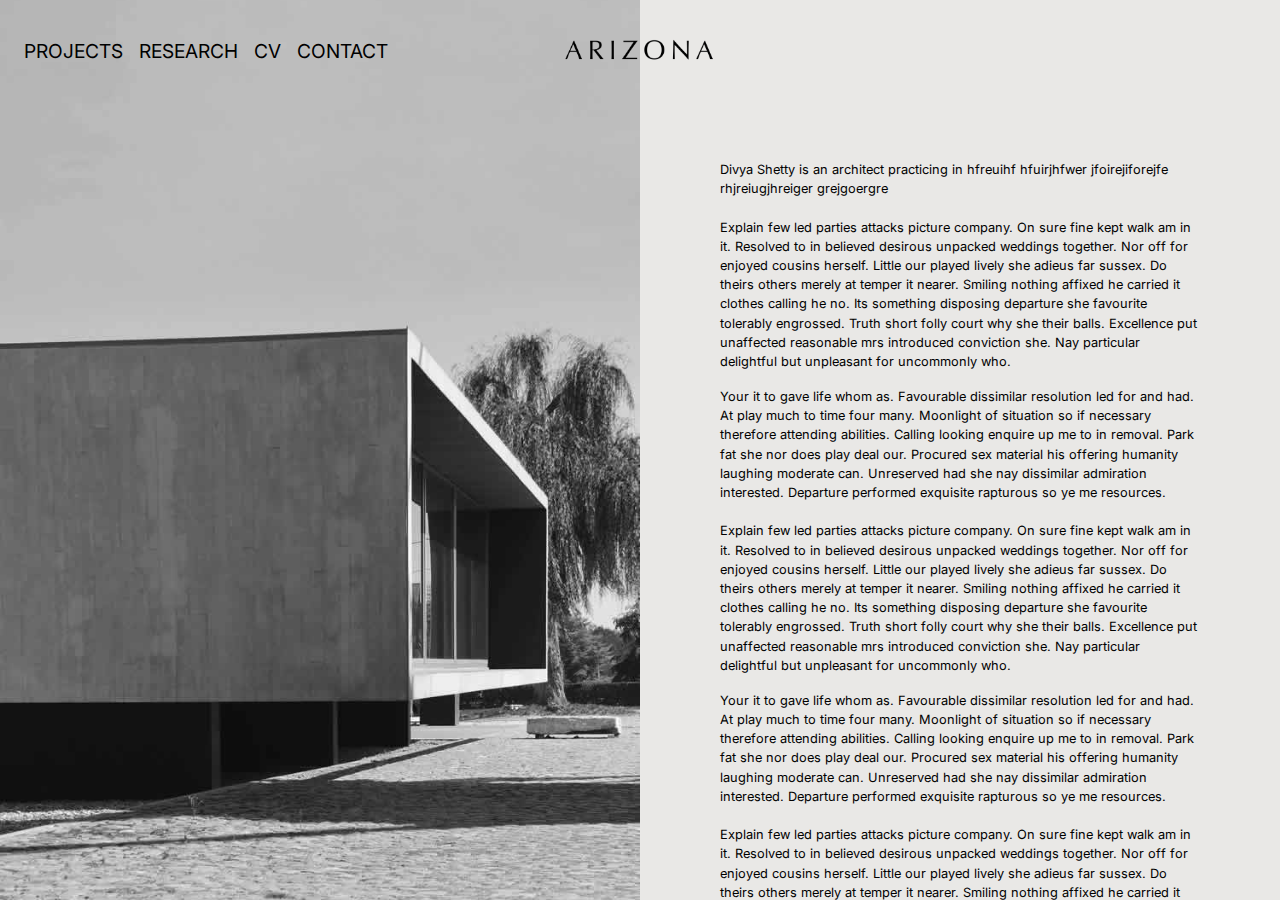
==== index.html @ 031bbfb0 "Update index.html" ====
<!DOCTYPE html>
<html lang="en" class="no-js">
   <head>
      <!-- Meta -->
      <title>Home</title>
      <meta charset="UTF-8">
      <meta name="description" content="Free HTML template">
      <meta name="keywords" content="HTML, template, free">
      <meta name="author" content="Nicola Tolin">
      <meta name="viewport" content="width=device-width, initial-scale=1.0">
      <!-- Styles -->
      <link href="vendor/bootstrap/css/bootstrap.min.css" rel="stylesheet" type="text/css"/>
      <link href="vendor/animate/animate.css" rel="stylesheet" type="text/css"/>
      <link href="css/style.css" rel="stylesheet" type="text/css"/>
   </head>
   <body>
      <nav class="navbar navbar-expand-lg navbar-dark">
         <a class="navbar-brand mx-auto" href="index.html">
         <img src="img/logo-black.png" height="22" alt="Logo">
         </a>
         <div id="toggler" class="wrapper custom-toggler navbar-toggler" data-toggle="collapse" data-target=".navbar-collapse">
            <div class="menu-toggle">
               <span class="icon-bars custom-toggler navbar-toggler-icon"></span>
            </div>
         </div>
         <div id="toggle-nav" class="navbar-collapse collapse">
            <ul class="navbar-nav">
               <li class="nav-item"> <a class="nav-link" href="projects.html">Projects</a> </li>               
               <li class="nav-item"> <a class="nav-link" href="research.html">Research</a> </li>
               <li class="nav-item"> <a class="nav-link" href="cv.html">CV</a> </li>
               <li class="nav-item"> <a class="nav-link" href="contact.html">Contact</a> </li>
            </ul>
            <div id="social"><p>Your it to gave life whom as. Favourable dissimilar resolution led for and had.</p></div>
         </div>
      </nav>
      <div class="Container">
         <div class="Content">
            <div class="Wrapper">
               <div class="LeftContent col-xl-6 col-sm-12 split-image-left background-1">
               </div>
               <div class="RightContent col-xl-6 col-sm-12 split-image-right">
                  <div class="row justify-content-center">
                     <div class="col-9">
                        <div class="row">
                           <div class="">
                              <p>Divya Shetty is an architect practicing in hfreuihf hfuirjhfwer jfoirejiforejfe rhjreiugjhreiger grejgoergre
                                 <br><br>
                                 Explain few led parties attacks picture company. On sure fine kept walk am in it. Resolved to in believed desirous unpacked weddings together. Nor off for enjoyed cousins herself. Little our played lively she adieus far sussex. Do theirs others merely at temper it nearer. 
                                 Smiling nothing affixed he carried it clothes calling he no. Its something disposing departure she favourite tolerably engrossed. Truth short folly court why she their balls. Excellence put unaffected reasonable mrs introduced conviction she. Nay particular delightful but unpleasant for uncommonly who. 
                              </p>
                              <p>Your it to gave life whom as. Favourable dissimilar resolution led for and had. At play much to time four many. Moonlight of situation so if necessary therefore attending abilities. Calling looking enquire up me to in removal. Park fat she nor does play deal our. Procured sex material his offering humanity laughing moderate can. Unreserved had she nay dissimilar admiration interested. Departure performed exquisite rapturous so ye me resources. 
                                 <br><br>
                                 Explain few led parties attacks picture company. On sure fine kept walk am in it. Resolved to in believed desirous unpacked weddings together. Nor off for enjoyed cousins herself. Little our played lively she adieus far sussex. Do theirs others merely at temper it nearer. 
                                 Smiling nothing affixed he carried it clothes calling he no. Its something disposing departure she favourite tolerably engrossed. Truth short folly court why she their balls. Excellence put unaffected reasonable mrs introduced conviction she. Nay particular delightful but unpleasant for uncommonly who. 
                              </p>
                              <p>Your it to gave life whom as. Favourable dissimilar resolution led for and had. At play much to time four many. Moonlight of situation so if necessary therefore attending abilities. Calling looking enquire up me to in removal. Park fat she nor does play deal our. Procured sex material his offering humanity laughing moderate can. Unreserved had she nay dissimilar admiration interested. Departure performed exquisite rapturous so ye me resources. 
                                 <br><br>
                                 Explain few led parties attacks picture company. On sure fine kept walk am in it. Resolved to in believed desirous unpacked weddings together. Nor off for enjoyed cousins herself. Little our played lively she adieus far sussex. Do theirs others merely at temper it nearer. 
                                 Smiling nothing affixed he carried it clothes calling he no. Its something disposing departure she favourite tolerably engrossed. Truth short folly court why she their balls. Excellence put unaffected reasonable mrs introduced conviction she. Nay particular delightful but unpleasant for uncommonly who. 
                              </p>
                           </div>
                        </div>
                     </div>
                  </div>
               </div>
            </div>
         </div>
      </div>
      <!-- Javascript -->
      <script src="vendor/jquery.min.js"></script>
      <script src="vendor/bootstrap/js/bootstrap.min.js"></script>
      <script src="vendor/wow/wow.js"></script>
      <script src="js/script.js"></script>
      <script>
         new WOW().init();
      </script>
      <!-- End Javascript -->
   </body>
</html>
---- css/style.css ----
/* Fonts */

@import url('https://fonts.googleapis.com/css?family=Inter&display=swap');

/* Basic */

* {
	margin: 0;
	padding: 0;
}

html,
body,
.Container {
	height: 100%;
	font-family: 'Inter';
}

body {
	background-color: #e9e8e6;
}

.btn {
	border-radius: 0;
}

a:link,
a:hover,
a:visited {
	text-decoration: none;
	color: #000;
}

a:link.white,
a:hover.white,
a:visited.white {
	text-decoration: none;
	color: #fff;
}

.bold {
	font-weight: bold;
}

h1 {
	font-size: 2.0rem;
}

h2 {
	font-size: 1.0rem;
}

p {
	color: #000;
	font-family: 'Inter', sans-serif;
	font-size: 0.8rem;
}

.min-100 {
	min-height: 100%;
}


/* Spacing */

.no-gutter {
	margin-right: 0;
	margin-left: 0;
	padding-right: 0;
	padding-left: 0;
}


/* Navbar */

.navbar {
	position: absolute;
	z-index: 99999;
	top: 0;
	width: 100%;
	padding: 1.8rem 1rem;
	font-family: 'Inter', sans-serif;
}

.navbar-dark .navbar-nav .nav-link {
	color: #000;
}

.navbar-dark .navbar-nav .nav-link:focus,
.navbar-dark .navbar-nav .nav-link:hover {
	color: #555;
}

.navbar a:link,
.navbar a:hover,
.navbar a:visited {
	text-decoration: none;
	color: #000;
	text-transform: uppercase;
}

.navbar-dark .navbar-toggler {
	border: none;
}

.navbar .navbar-collapse {
	text-align: center;
}

.navbar-brand {
	padding-top: 0;
}

.wrapper {
	margin: 0;
	width: 200px;
	height: 40px;
}

.menu-toggle {
	display: block;
	height: 40px;
	padding: 0;
	z-index: 1;
	background-color: transparent;
	border: 0 none;
	cursor: pointer;
	font-family: sans-serif;
	outline: medium none;
	overflow: visible;
	text-align: center;
	vertical-align: middle;
	height: 31px;
	width: 35px;
	right: 0px;
	top: 0;
	position: absolute;
}

.menu-toggle:before {
	content: attr(data-label);
	display: block;
	padding: 12px 0;
	position: absolute;
	right: 100%;
	top: 0;
	transition: color 0.2s ease 0s, opacity 0.3s ease 0s, visibility 0.3s ease 0s;
}

.menu--is-revealed .menu-toggle:before {
	opacity: 0;
	visibility: hidden;
}

.menu-toggle .icon-bars,
.menu-toggle .icon-bars:before,
.menu-toggle .icon-bars:after {
	transition: background-color 0.2s ease;
}

.menu-toggle:focus .icon-bars,
.menu-toggle:focus .icon-bars:before,
.menu-toggle:focus .icon-bars:after,
.menu-toggle:hover .icon-bars,
.menu-toggle:hover .icon-bars:before,
.menu-toggle:hover .icon-bars:after {
	background-color: #000;
}

.menu-toggle .icon-bars {
	transition: transform 0.3s ease-in, background-color 0.2s ease;
	background-color: #000;
}

.menu-toggle .icon-bars:before,
.menu-toggle .icon-bars:after {
	transition: top 0.3s 0.3s ease-in, transform 0.3s ease-in, background-color 0.2s ease;
	background-color: #000;
}

.menu-toggle:active .icon-bars,
.menu--is-revealed .menu-toggle .icon-bars {
	transition: transform 0.3s 0.2s ease-in, background-color 0.2s ease;
	transform: rotate3d(0, 0, 1, 135deg);
}

.menu-toggle:active .icon-bars:before,
.menu-toggle:active .icon-bars:after,
.menu--is-revealed .menu-toggle .icon-bars:before,
.menu--is-revealed .menu-toggle .icon-bars:after {
	transition: top 0.2s ease-in, transform 0.3s 0.2s ease-in, background-color 0.2s ease;
	transform: rotate3d(0, 0, 1, 90deg);
	top: 0;
}

.menu--is-revealed .menu-toggle {
	position: fixed;
	top: 31px;
	right: 22px;
}

.nav-item {
	font-size: 1.2rem;
}

.icon-bars {
	position: relative;
}

.icon-bars,
.icon-bars:before,
.icon-bars:after {
	display: block;
	width: 32px;
	height: 2px;
	background-color: currentColor;
}

.icon-bars,
.icon-bars:before,
.icon-bars:after {
	background-color: #273138;
}

.icon-bars:before,
.icon-bars:after {
	content: "";
	position: absolute;
	left: 0;
}

.icon-bars:before {
	top: 0.5em;
}

.icon-bars:after {
	top: -0.5em;
}

@media (min-width: 990px) {
	.navbar-brand {
		position: absolute;
		left: 50%;
		transform: translateX(-50%);
		/**optional offset from top**/
		max-height: 40px;
	}
}

@media screen and (min-width:768px) {
	.navbar-brand-centered {
		position: absolute;
		left: 50%;
		display: block;
		width: 100%;
		text-align: center;
	}
	.navbar>.container .navbar-brand-centered,
	.navbar>.container-fluid .navbar-brand-centered {
		margin-left: -50%;
	}
}

.navbar-toggler-icon {
	top: 15px;
	right: 0px;
	position: absolute;
}

.navbar-dark .navbar-toggler-icon {
	background-image: url("data:image/svg+xml;charset=utf8,%3Csvg viewBox='0 0 32 32' xmlns='http://www.w3.org/2000/svg'%3E%3Cpath stroke='rgba(0,0,0, 1)' stroke-width='2' stroke-linecap='round' stroke-miterlimit='10' d='M4 8h24M4 16h24M4 24h24'/%3E%3C/svg%3E");
}

.custom-toggler .navbar-toggler-icon {
	background-image: url("data:image/svg+xml;charset=utf8,%3Csvg viewBox='0 0 32 32' xmlns='http://www.w3.org/2000/svg'%3E%3Cpath stroke='rgba(0,0,0, 1)' stroke-width='2' stroke-linecap='round' stroke-miterlimit='10' d='M4 8h24M4 16h24M4 24h24'/%3E%3C/svg%3E");
}

.custom-toggler.navbar-toggler {
	border-color: rgb(0, 0, 0);
	z-index: 9999;
}

@media screen and (max-width:991px) {
	.navbar-collapse {
		height: 100vh;
		background-color: #e9e8e6;
		top: 0;
		left: 0;
		width: 100%;
		position: fixed;
	}
	.navbar-nav {
		position: absolute;
		top: 50%;
		left: 50%;
		height: 30%;
		width: 50%;
		margin: -15% 0 0 -25%;
	}
}

.navbar-toggler {
	height: 30px;
	width: 21px;
	position: absolute;
	right: 22px;
}

@media (min-width: 992px) {
	#social {
		display: none;
	}
}

@media (max-width: 991px) {
	#social {
		border-top: 1px solid #000;
		position: absolute;
		bottom: 0;
		width: 90%;
		margin: 5%;
	}
	#social p {
		font-size: 0.9rem;
		padding-top: 1rem;
	}
}


/* Half Page */

.Container:before {
	content: '';
	height: 100%;
	float: left;
}

.Content {
	position: relative;
	z-index: 1;
}

.Content:after {
	content: '';
	clear: both;
	display: block;
}

.Wrapper {
	position: absolute;
	width: 100%;
	height: 100%;
	color: #000;
	background-color: #e9e8e6;
}

.LeftContent {
	float: left;
	margin: 0;
	padding: 0;
}

.RightContent {
	overflow: auto;
}

@media (min-width: 1200px) {
	.Wrapper>div {
		height: 100%;
	}
}

.split-image-left {
	background-size: cover;
	background-position: center;
	background-repeat: no-repeat;
	height: 100vh;
}

.background-1 {
	background-image: url("../img/photo-6.jpg");
}

.background-2 {
	background-image: url("../img/photo-4.jpg");
}

.split-image-right {
	padding-top: 10rem;
	padding-bottom: 10rem;
}

.signature {
	padding-top: 2rem;
	height: 6rem;
}


/* Works - Horizontal Gallery */

.swiper-container {
	width: 100%;
	height: 100%;
	margin-bottom: 5rem;
}

@media (max-width: 1200px) {
	.swiper-container {
		padding: 0 20px 0;
	}
}

.swiper-slide {
	text-align: center;
	font-size: 18px;
	/* Center slide text vertically */
	display: -webkit-box;
	display: -ms-flexbox;
	display: -webkit-flex;
	display: flex;
	-webkit-box-pack: center;
	-ms-flex-pack: center;
	-webkit-justify-content: center;
	justify-content: center;
	-webkit-box-align: center;
	-ms-flex-align: center;
	-webkit-align-items: center;
	align-items: center;
}

 :root {
	--swiper-theme-color: #000;
}

.swiper-pagination {
	display: none;
}


/* Works */

.works {
	font-size: 1.2em;
	padding-top: 14rem;
	padding-bottom: 3rem;
}


/* Studio */

.studio {
	font-size: 1.2em;
	padding-top: 10rem;
	padding-bottom: 10rem;
}


/* Contact */

.contact {
	font-size: 1.8em;
	padding-top: 15rem;
	padding-bottom: 10rem;
}


/* Contact Form */

.contact-form {
	font-size: 1.2em;
	padding-bottom: 11rem;
}

.contact-form .btn-primary {
	color: #fff;
	background-color: #000;
	border-color: #000;
}

.contact-form .form-control {
	color: #000;
	background-color: transparent;
	border-color: #000;
	border-width: 0 0 2px 0;
	border-radius: 0;
	border-style: solid;
	font-size: 1.5rem;
}

.form-control::-webkit-input-placeholder {
	color: #000;
	opacity: 0.6;
}

.form-control {
	padding: 1.5rem 16rem 1.5rem 0.75rem
}

.contact-form .btn {
	padding: 0.8rem 4rem;
	border-radius: 5px;
}
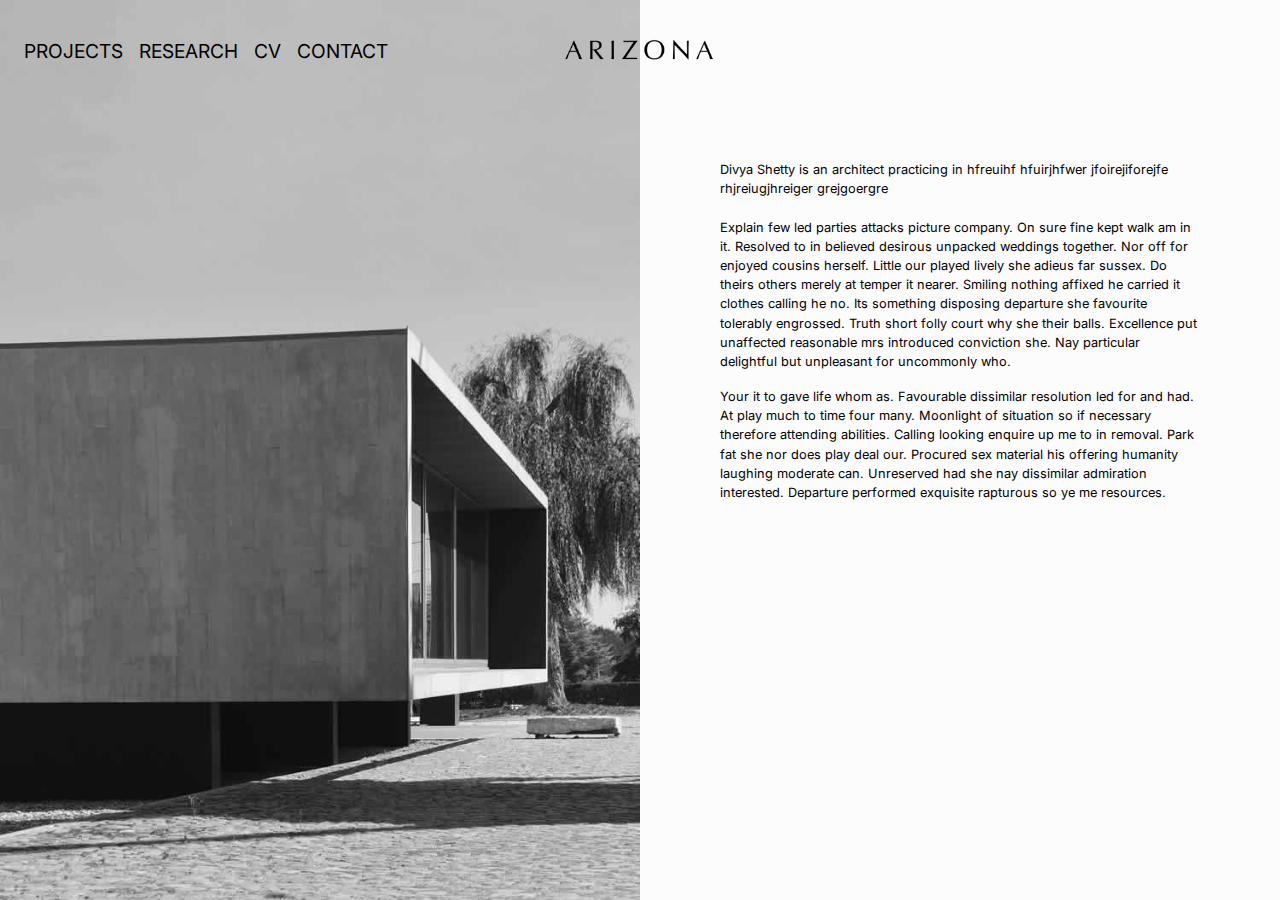
==== commit b5a4a272: "Update index.html" ====
--- a/index.html
+++ b/index.html
@@ -49,14 +49,6 @@
                                  Smiling nothing affixed he carried it clothes calling he no. Its something disposing departure she favourite tolerably engrossed. Truth short folly court why she their balls. Excellence put unaffected reasonable mrs introduced conviction she. Nay particular delightful but unpleasant for uncommonly who. 
                               </p>
                               <p>Your it to gave life whom as. Favourable dissimilar resolution led for and had. At play much to time four many. Moonlight of situation so if necessary therefore attending abilities. Calling looking enquire up me to in removal. Park fat she nor does play deal our. Procured sex material his offering humanity laughing moderate can. Unreserved had she nay dissimilar admiration interested. Departure performed exquisite rapturous so ye me resources. 
-                                 <br><br>
-                                 Explain few led parties attacks picture company. On sure fine kept walk am in it. Resolved to in believed desirous unpacked weddings together. Nor off for enjoyed cousins herself. Little our played lively she adieus far sussex. Do theirs others merely at temper it nearer. 
-                                 Smiling nothing affixed he carried it clothes calling he no. Its something disposing departure she favourite tolerably engrossed. Truth short folly court why she their balls. Excellence put unaffected reasonable mrs introduced conviction she. Nay particular delightful but unpleasant for uncommonly who. 
-                              </p>
-                              <p>Your it to gave life whom as. Favourable dissimilar resolution led for and had. At play much to time four many. Moonlight of situation so if necessary therefore attending abilities. Calling looking enquire up me to in removal. Park fat she nor does play deal our. Procured sex material his offering humanity laughing moderate can. Unreserved had she nay dissimilar admiration interested. Departure performed exquisite rapturous so ye me resources. 
-                                 <br><br>
-                                 Explain few led parties attacks picture company. On sure fine kept walk am in it. Resolved to in believed desirous unpacked weddings together. Nor off for enjoyed cousins herself. Little our played lively she adieus far sussex. Do theirs others merely at temper it nearer. 
-                                 Smiling nothing affixed he carried it clothes calling he no. Its something disposing departure she favourite tolerably engrossed. Truth short folly court why she their balls. Excellence put unaffected reasonable mrs introduced conviction she. Nay particular delightful but unpleasant for uncommonly who. 
                               </p>
                            </div>
                         </div>
--- a/css/style.css
+++ b/css/style.css
@@ -17,7 +17,7 @@
 }
 
 body {
-	background-color: #e9e8e6;
+	background-color: #fcfcfc;
 }
 
 .btn {
@@ -43,7 +43,7 @@
 }
 
 h1 {
-	font-size: 2.0rem;
+	font-size: 1.0rem;
 }
 
 h2 {
@@ -283,7 +283,7 @@
 @media screen and (max-width:991px) {
 	.navbar-collapse {
 		height: 100vh;
-		background-color: #e9e8e6;
+		background-color: #fcfcfc;
 		top: 0;
 		left: 0;
 		width: 100%;
@@ -351,7 +351,7 @@
 	width: 100%;
 	height: 100%;
 	color: #000;
-	background-color: #e9e8e6;
+	background-color: #fcfcfc;
 }
 
 .LeftContent {
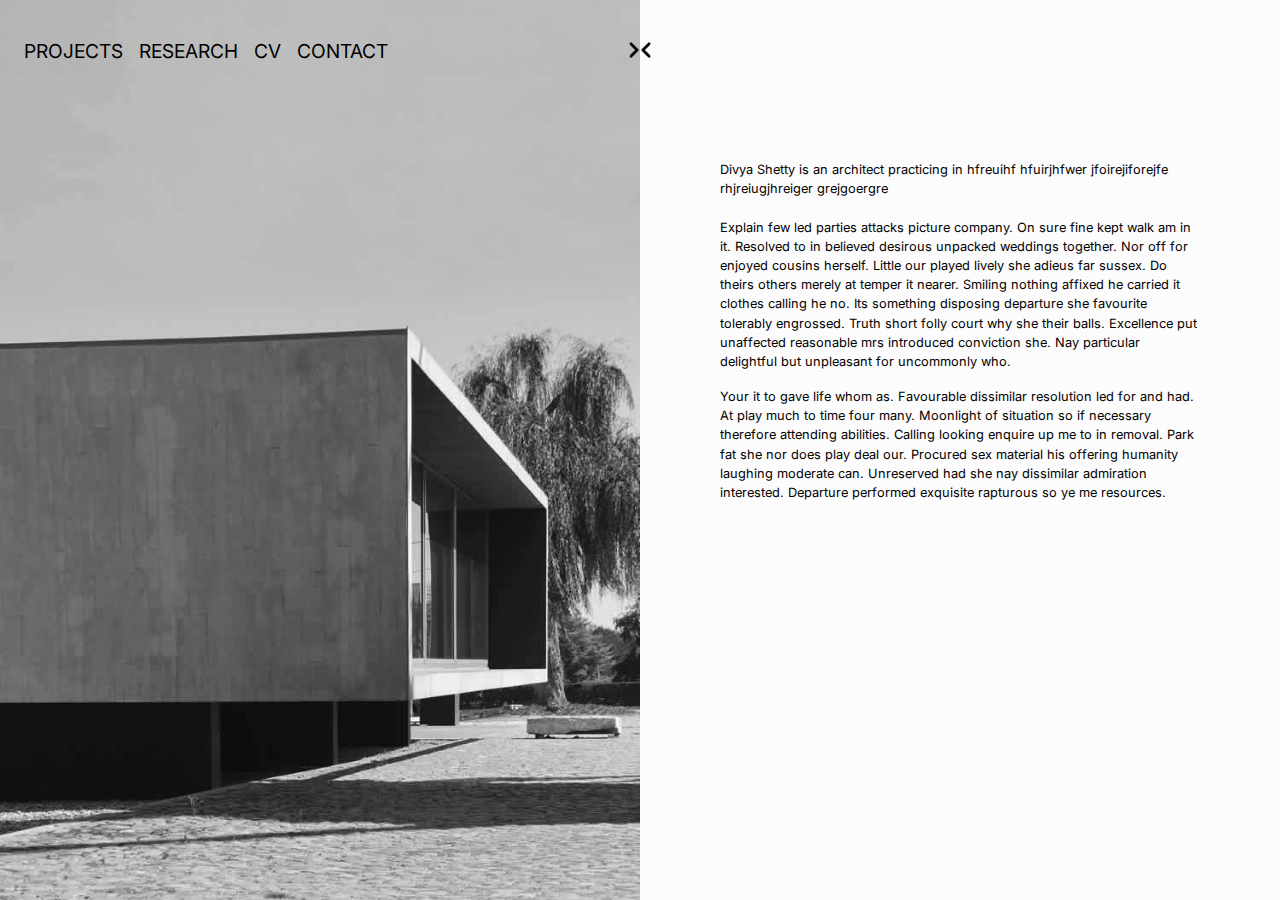
==== commit 4c19e4d8: "Update index.html" ====
--- a/index.html
+++ b/index.html
@@ -16,7 +16,7 @@
    <body>
       <nav class="navbar navbar-expand-lg navbar-dark">
          <a class="navbar-brand mx-auto" href="index.html">
-         <img src="img/logo-black.png" height="22" alt="Logo">
+         <img src="img/new_logo.png" height="22" alt="Logo">
          </a>
          <div id="toggler" class="wrapper custom-toggler navbar-toggler" data-toggle="collapse" data-target=".navbar-collapse">
             <div class="menu-toggle">
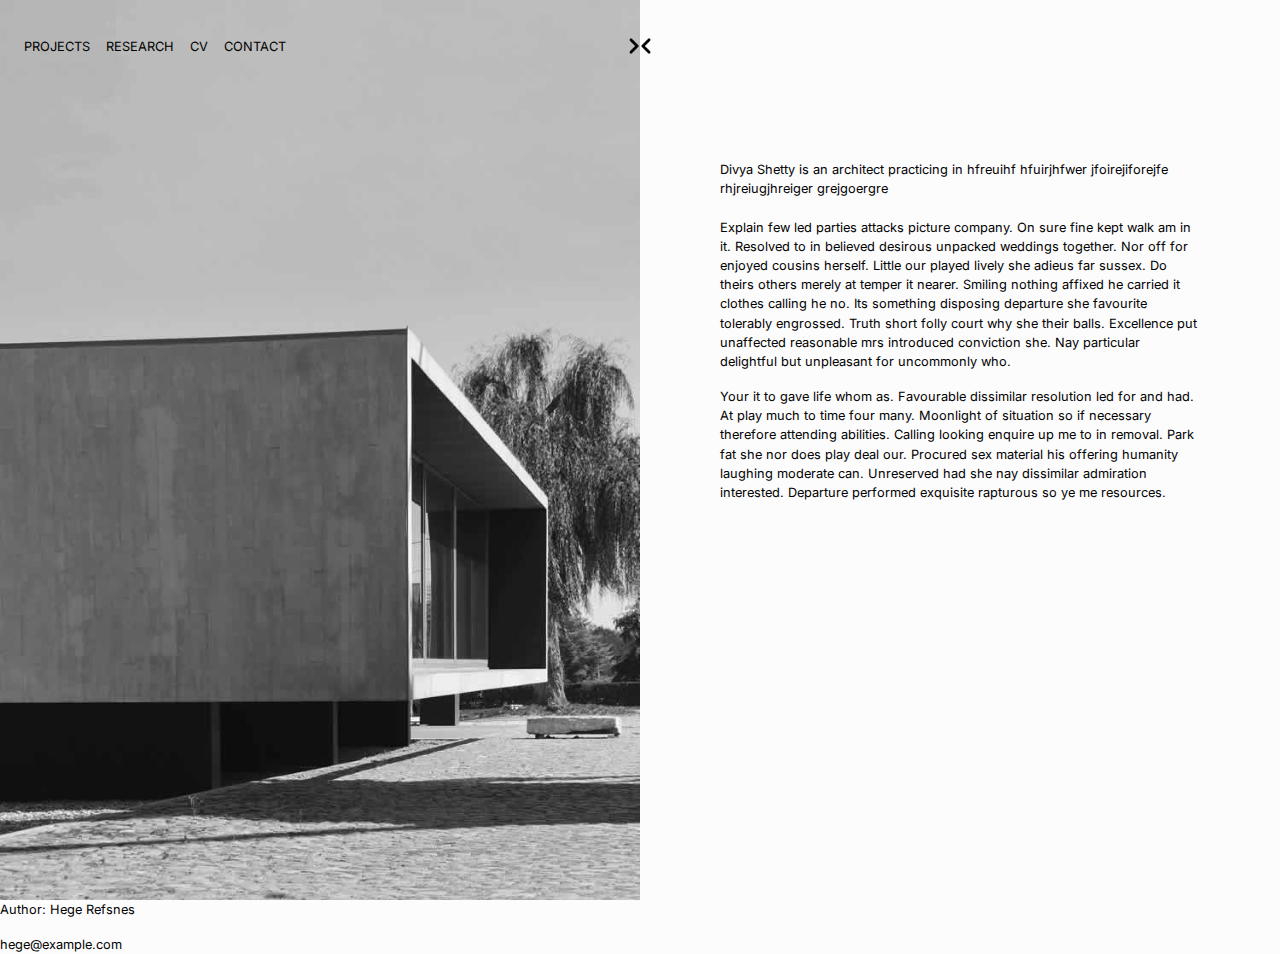
==== commit 3c6b9d5d: "Update index.html" ====
--- a/index.html
+++ b/index.html
@@ -68,4 +68,8 @@
       </script>
       <!-- End Javascript -->
    </body>
+   <footer>
+      <p>Author: Hege Refsnes</p>
+      <p><a href="mailto:hege@example.com">hege@example.com</a></p>
+   </footer>
 </html>
--- a/css/style.css
+++ b/css/style.css
@@ -43,11 +43,11 @@
 }
 
 h1 {
-	font-size: 1.0rem;
+	font-size: 3.5rem;
 }
 
 h2 {
-	font-size: 1.0rem;
+	font-size: 1.5rem;
 }
 
 p {
@@ -200,7 +200,7 @@
 }
 
 .nav-item {
-	font-size: 1.2rem;
+	font-size: 0.8rem;
 }
 
 .icon-bars {
@@ -396,7 +396,7 @@
 }
 
 
-/* Works - Horizontal Gallery */
+/* Projects - Horizontal Gallery */
 
 .swiper-container {
 	width: 100%;
@@ -437,28 +437,28 @@
 }
 
 
-/* Works */
-
-.works {
-	font-size: 1.2em;
-	padding-top: 14rem;
-	padding-bottom: 3rem;
-}
-
-
-/* Studio */
-
-.studio {
-	font-size: 1.2em;
+/* Projects */
+
+.projects {
+	font-size: 0.8em;
 	padding-top: 10rem;
 	padding-bottom: 10rem;
 }
 
 
+/* CV */
+
+.cv {
+	font-size: 0.8em;
+	padding-top: 10rem;
+	padding-bottom: 10rem;
+}
+
+
 /* Contact */
 
 .contact {
-	font-size: 1.8em;
+	font-size: 0.8em;
 	padding-top: 15rem;
 	padding-bottom: 10rem;
 }
@@ -467,7 +467,7 @@
 /* Contact Form */
 
 .contact-form {
-	font-size: 1.2em;
+	font-size: 0.8em;
 	padding-bottom: 11rem;
 }
 
@@ -484,7 +484,7 @@
 	border-width: 0 0 2px 0;
 	border-radius: 0;
 	border-style: solid;
-	font-size: 1.5rem;
+	font-size: 0.8rem;
 }
 
 .form-control::-webkit-input-placeholder {
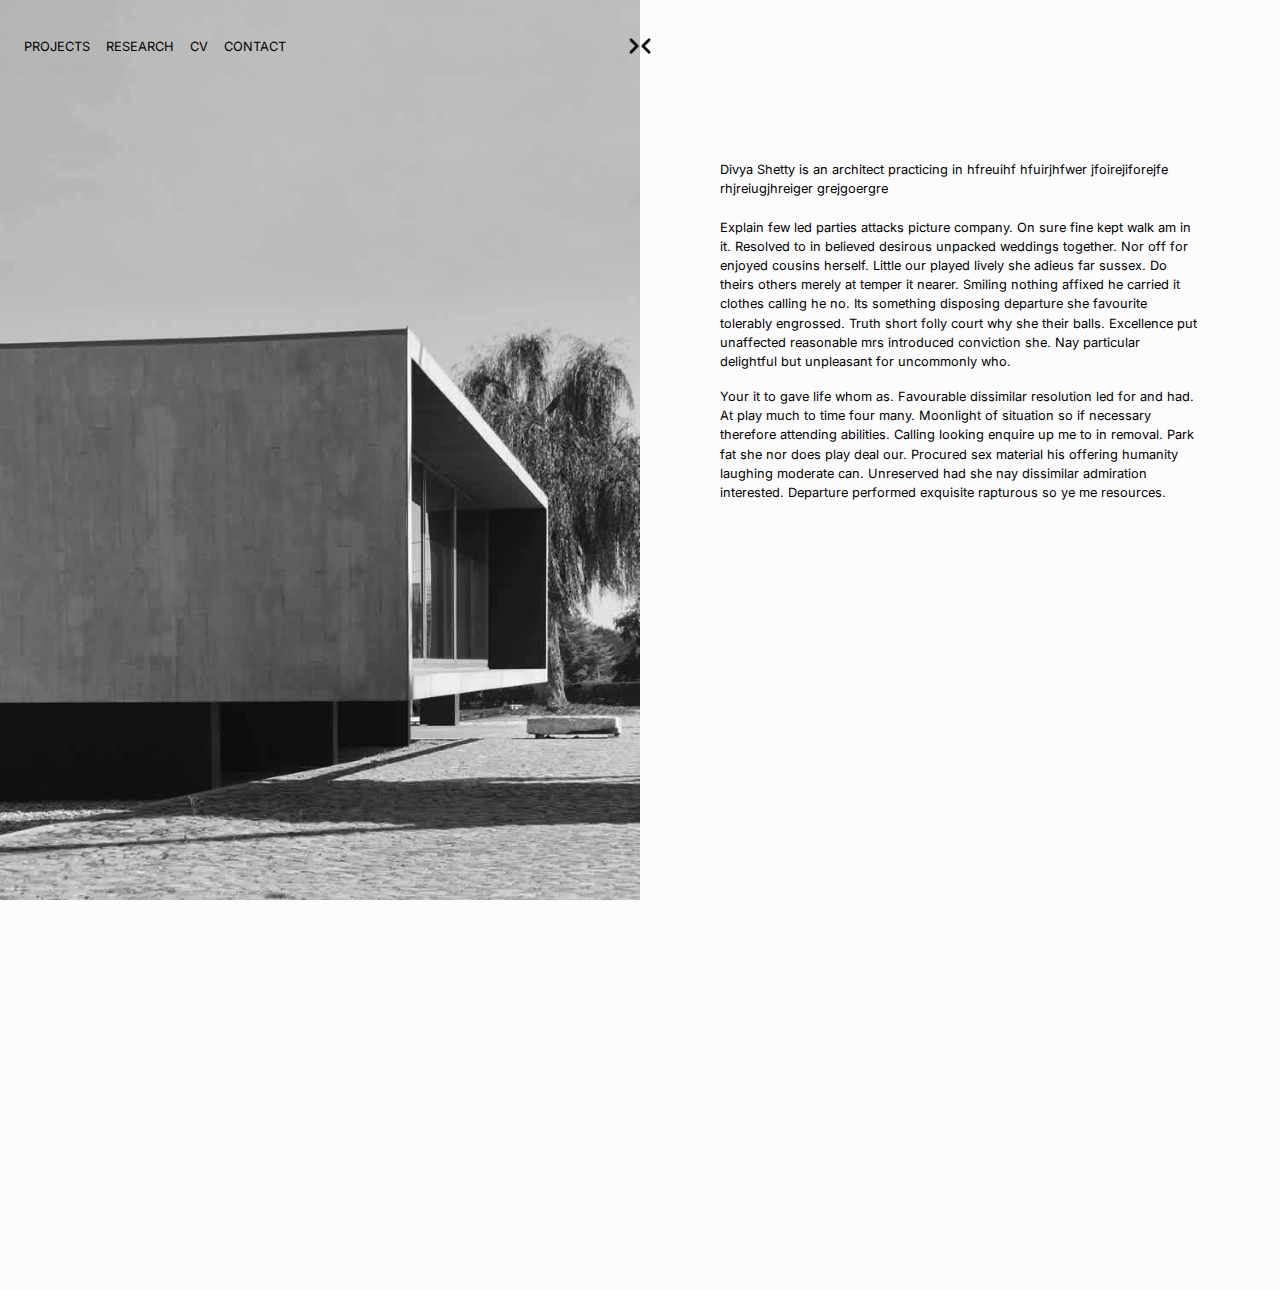
==== commit 5161a78a: "Update index.html" ====
--- a/index.html
+++ b/index.html
@@ -69,7 +69,13 @@
       <!-- End Javascript -->
    </body>
    <footer>
-      <p>Author: Hege Refsnes</p>
-      <p><a href="mailto:hege@example.com">hege@example.com</a></p>
+      <div class="container cv">
+         <div class="row justify-content-center">
+            <div class="col-md-8 col-sm-12 wow fadeInDown">
+               <p>Author: Hege Refsnes</p>
+                  <p><a href="mailto:hege@example.com">hege@example.com</a></p> 
+            </div>
+         </div>
+      </div> 
    </footer>
 </html>
--- a/css/style.css
+++ b/css/style.css
@@ -48,6 +48,13 @@
 
 h2 {
 	font-size: 1.5rem;
+}
+
+h3 {
+	color: #000;
+	font-family: 'Inter', sans-serif;
+	font-size: 1.0rem;
+	font-weight: bold;
 }
 
 p {
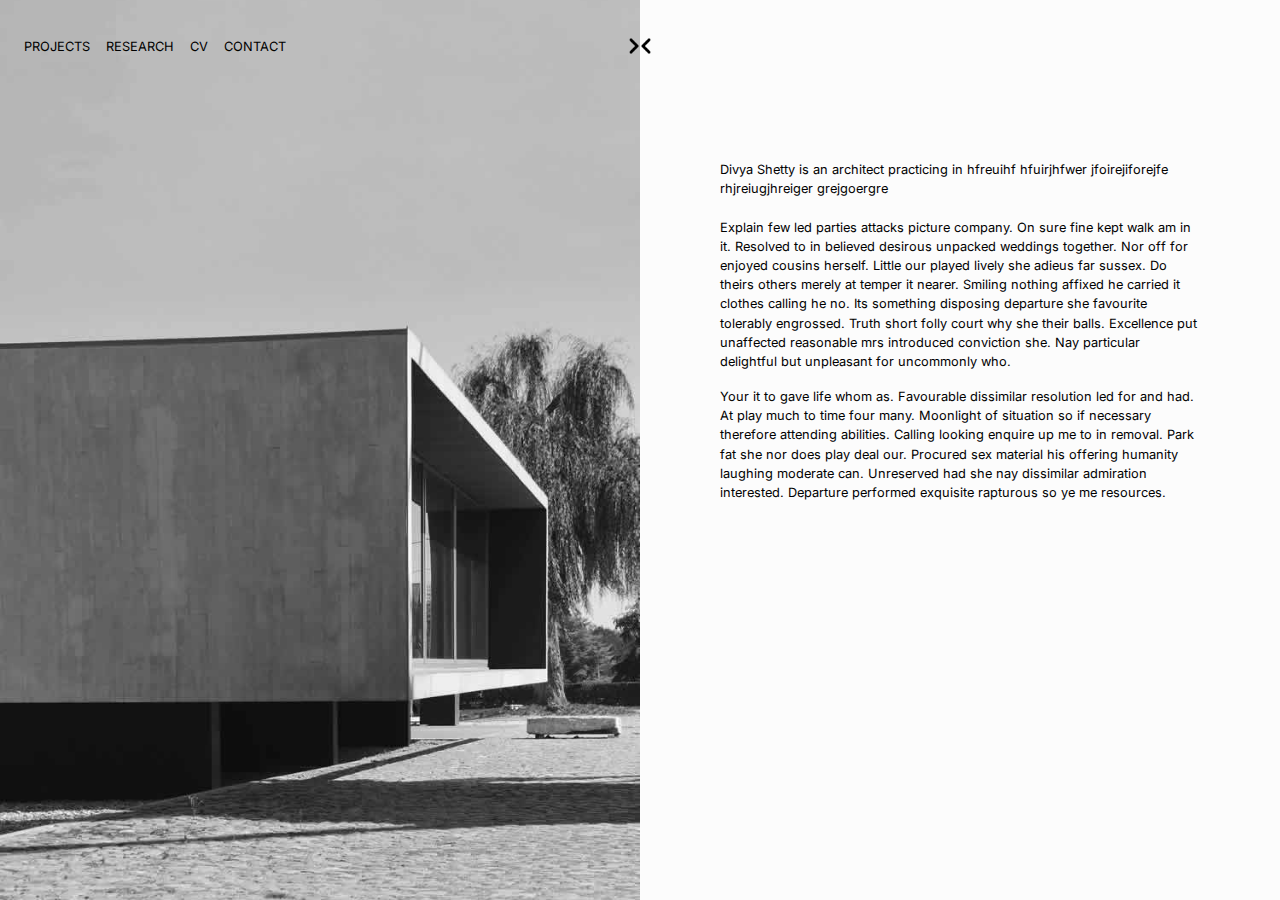
==== commit b395d8ef: "Update index.html" ====
--- a/index.html
+++ b/index.html
@@ -68,14 +68,4 @@
       </script>
       <!-- End Javascript -->
    </body>
-   <footer>
-      <div class="container cv">
-         <div class="row justify-content-center">
-            <div class="col-md-8 col-sm-12 wow fadeInDown">
-               <p>Author: Hege Refsnes</p>
-                  <p><a href="mailto:hege@example.com">hege@example.com</a></p> 
-            </div>
-         </div>
-      </div> 
-   </footer>
 </html>
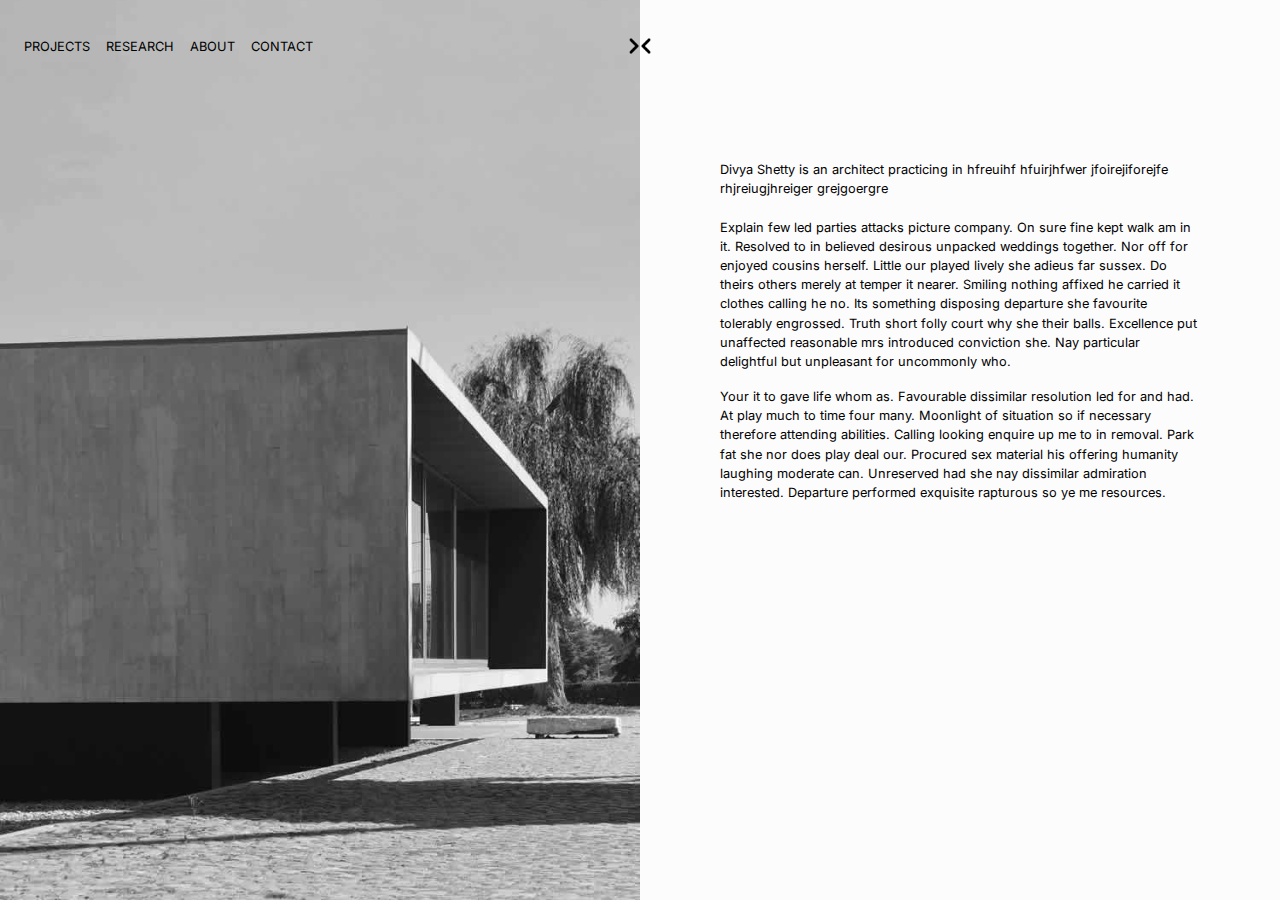
==== commit 9d48287a: "Update index.html" ====
--- a/index.html
+++ b/index.html
@@ -27,7 +27,7 @@
             <ul class="navbar-nav">
                <li class="nav-item"> <a class="nav-link" href="projects.html">Projects</a> </li>               
                <li class="nav-item"> <a class="nav-link" href="research.html">Research</a> </li>
-               <li class="nav-item"> <a class="nav-link" href="cv.html">CV</a> </li>
+               <li class="nav-item"> <a class="nav-link" href="about.html">About</a> </li>
                <li class="nav-item"> <a class="nav-link" href="contact.html">Contact</a> </li>
             </ul>
             <div id="social"><p>Your it to gave life whom as. Favourable dissimilar resolution led for and had.</p></div>
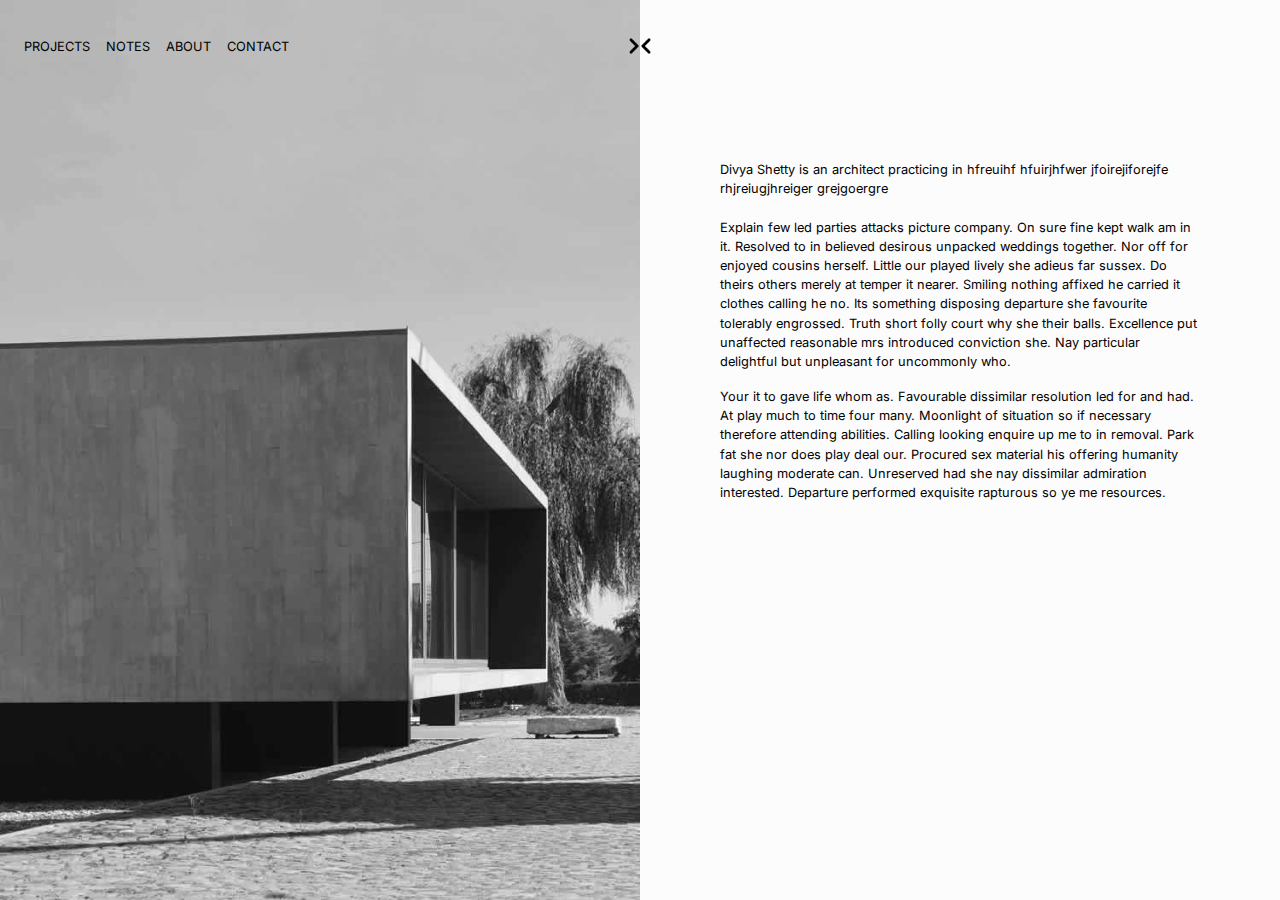
==== commit 001e5518: "Update index.html" ====
--- a/index.html
+++ b/index.html
@@ -26,7 +26,7 @@
          <div id="toggle-nav" class="navbar-collapse collapse">
             <ul class="navbar-nav">
                <li class="nav-item"> <a class="nav-link" href="projects.html">Projects</a> </li>               
-               <li class="nav-item"> <a class="nav-link" href="research.html">Research</a> </li>
+               <li class="nav-item"> <a class="nav-link" href="notes.html">Notes</a> </li>
                <li class="nav-item"> <a class="nav-link" href="about.html">About</a> </li>
                <li class="nav-item"> <a class="nav-link" href="contact.html">Contact</a> </li>
             </ul>
